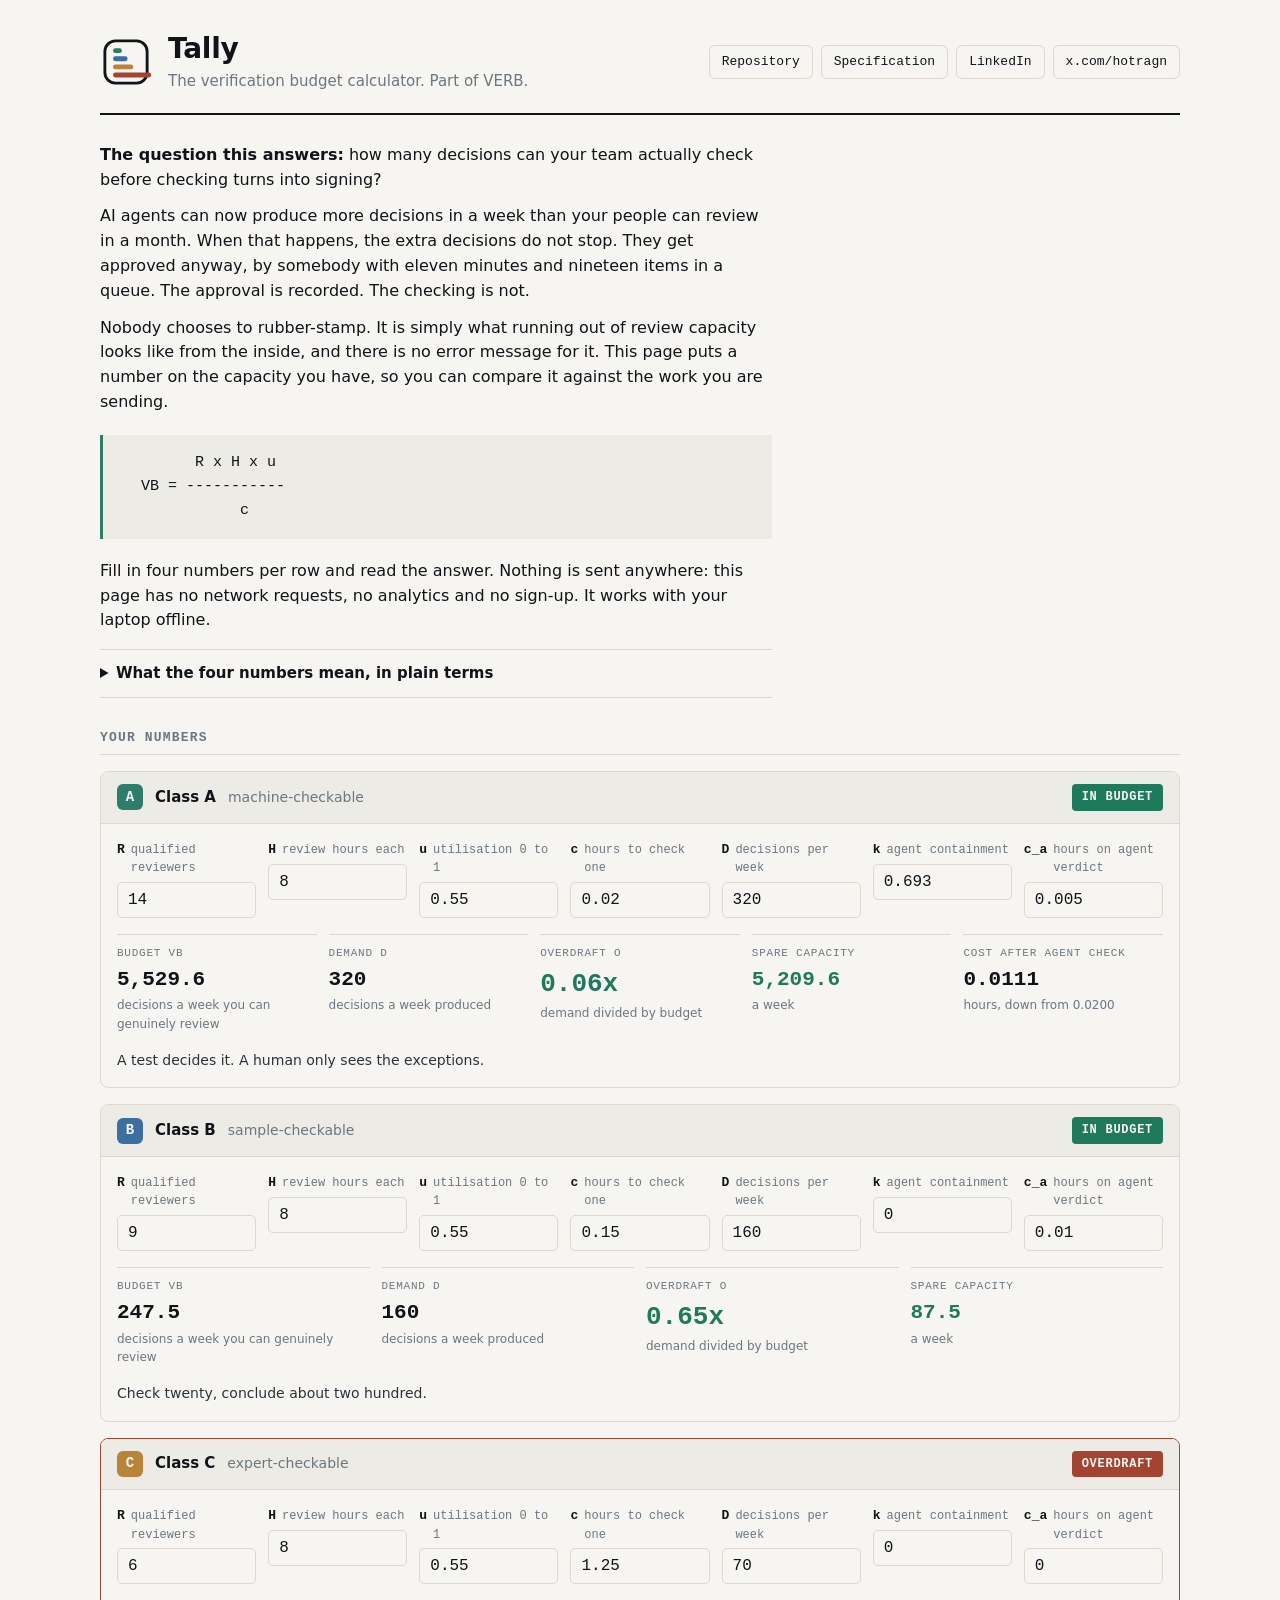
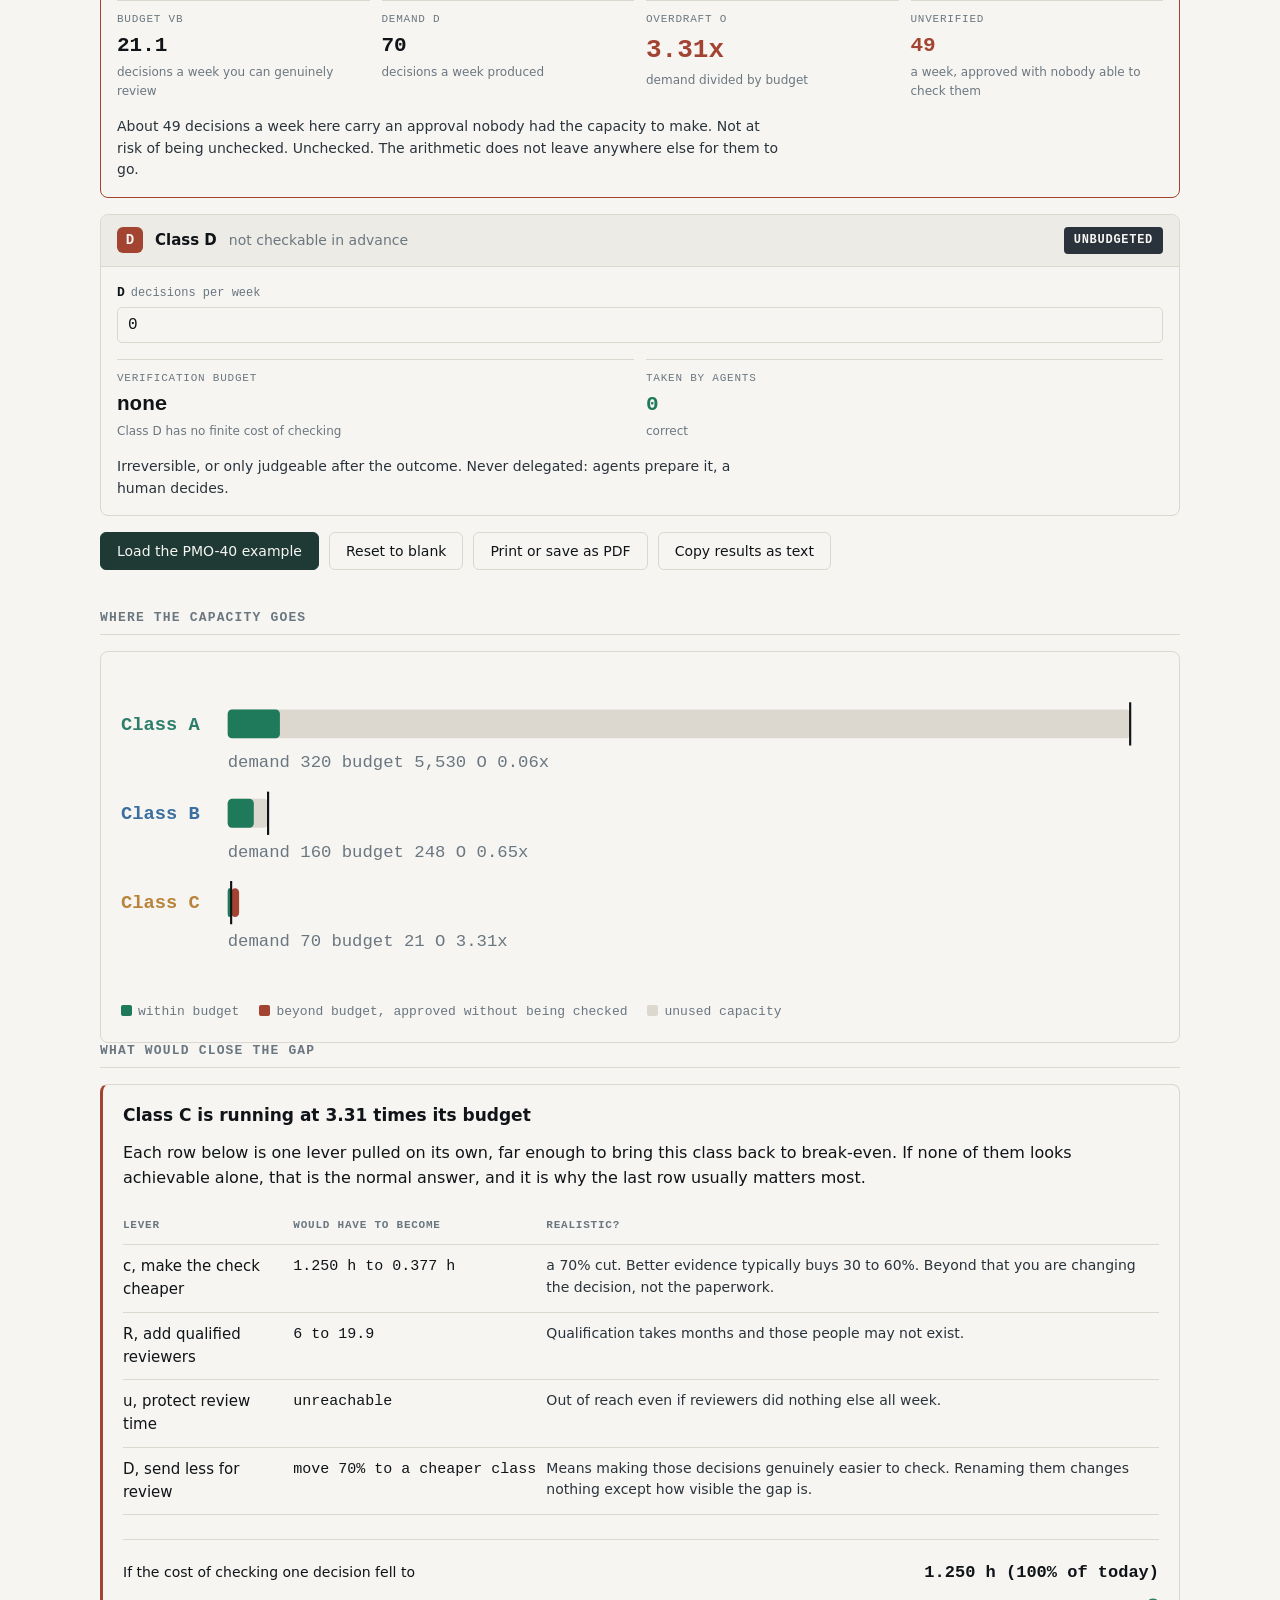
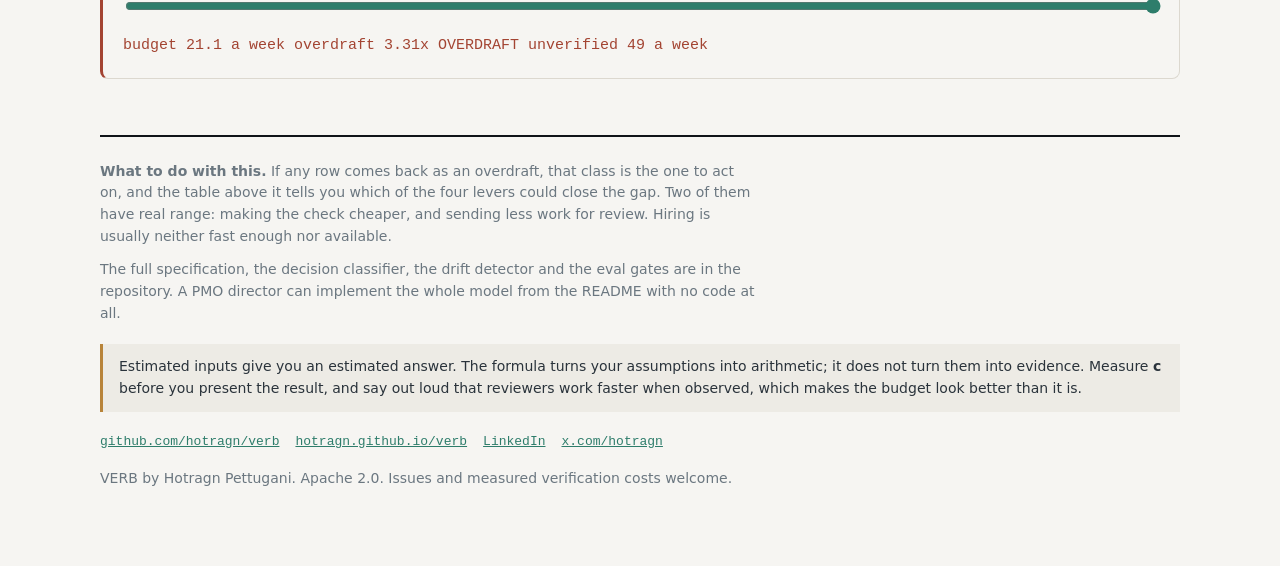
==== calculator/index.html @ fcaa88cd "VERB 0.1.0: the verification budget The specification, a reference implementation and a calculator f" ====
<!DOCTYPE html>
<html lang="en">
<head>
<meta charset="utf-8">
<meta name="viewport" content="width=device-width, initial-scale=1">
<title>Tally. The verification budget calculator. VERB</title>
<meta name="description" content="Work out how many AI agent decisions your organisation can genuinely review before review becomes rubber-stamping. VB = (R x H x u) / c. No sign-up, no tracking, works offline.">
<meta name="author" content="Hotragn Pettugani">
<link rel="icon" href="data:image/svg+xml,%3Csvg xmlns='http://www.w3.org/2000/svg' viewBox='0 0 64 64'%3E%3Crect width='64' height='64' rx='14' fill='%23101418'/%3E%3Crect x='14' y='17' width='12' height='6' rx='3' fill='%232E7D6B'/%3E%3Crect x='14' y='27' width='20' height='6' rx='3' fill='%233C6E9F'/%3E%3Crect x='14' y='37' width='27' height='6' rx='3' fill='%23B8843A'/%3E%3Crect x='14' y='47' width='46' height='6' rx='3' fill='%23A34432'/%3E%3C/svg%3E">
<style>
/* ---------------------------------------------------------------------------
   Meter, the VERB colour and type system. Values duplicated from
   brand/tokens.css on purpose: this file has to work opened straight from disk
   with no server, so it cannot link anything.
   --------------------------------------------------------------------------- */
:root{
  --ink:#101418; --slate:#2A333B; --steel:#4A555F; --mist:#6B7780;
  --line:#DCD8CF; --shell:#EDEBE5; --paper:#F6F5F2;
  --brand:#1F3A34; --bright:#2E7D6B;
  --a:#2E7D6B; --b:#3C6E9F; --c:#B8843A; --d:#A34432;
  --ok:#1F7A5C; --limit:#B8843A; --over:#A34432;
  --sans:system-ui,-apple-system,"Segoe UI",Roboto,Helvetica,Arial,sans-serif;
  --mono:ui-monospace,SFMono-Regular,Menlo,Consolas,"Liberation Mono",monospace;
  --u:4px;
}
@media (prefers-color-scheme:dark){
  :root{
    --ink:#F6F5F2; --slate:#D3D0C9; --steel:#9AA3AB; --mist:#7E888F;
    --line:#2B3238; --shell:#171C21; --paper:#101418;
    --brand:#7FD8C2; --bright:#5FBFA6;
    --a:#5FBFA6; --b:#7FB0DE; --c:#E0AE63; --d:#E4785C;
    --ok:#5FBFA6; --limit:#E0AE63; --over:#E4785C;
  }
}

*{box-sizing:border-box}
html{-webkit-text-size-adjust:100%}
body{
  margin:0; background:var(--paper); color:var(--ink);
  font-family:var(--sans); font-size:16px; line-height:1.55;
  padding:calc(var(--u)*8) calc(var(--u)*5) calc(var(--u)*16);
}
.wrap{max-width:1080px; margin:0 auto}
h1,h2,h3{line-height:1.2; margin:0}
a{color:var(--bright)}
a:focus-visible,button:focus-visible,input:focus-visible,select:focus-visible{
  outline:2px solid var(--bright); outline-offset:2px;
}

/* Header ------------------------------------------------------------------ */
header{display:flex; align-items:center; gap:calc(var(--u)*4); flex-wrap:wrap;
  padding-bottom:calc(var(--u)*5); border-bottom:2px solid var(--ink)}
header svg{flex:none}
.title h1{font-size:28px; letter-spacing:-.01em}
.title p{margin:calc(var(--u)*1) 0 0; color:var(--mist); font-size:15px}
.spacer{flex:1}
.links{display:flex; gap:calc(var(--u)*2); flex-wrap:wrap}
.links a{
  display:inline-block; padding:calc(var(--u)*1.5) calc(var(--u)*3);
  border:1px solid var(--line); border-radius:6px; text-decoration:none;
  color:var(--ink); font-size:13px; font-family:var(--mono);
}
.links a:hover{border-color:var(--ink); background:var(--shell)}

/* Plain-English opener ----------------------------------------------------- */
.lede{margin:calc(var(--u)*7) 0 calc(var(--u)*8); max-width:66ch}
.lede p{margin:0 0 calc(var(--u)*3)}
.lede strong{font-weight:650}
.formula{
  font-family:var(--mono); font-size:15px; background:var(--shell);
  border-left:3px solid var(--bright); padding:calc(var(--u)*4) calc(var(--u)*5);
  margin:calc(var(--u)*5) 0; white-space:pre; overflow-x:auto; line-height:1.6;
}
details.glossary{margin:calc(var(--u)*4) 0; border-top:1px solid var(--line);
  border-bottom:1px solid var(--line); padding:calc(var(--u)*3) 0}
details.glossary summary{cursor:pointer; font-weight:600; font-size:15px}
details.glossary dl{margin:calc(var(--u)*4) 0 0; display:grid;
  grid-template-columns:auto 1fr; gap:calc(var(--u)*2) calc(var(--u)*5); font-size:15px}
details.glossary dt{font-family:var(--mono); font-weight:600; color:var(--brand)}
details.glossary dd{margin:0; color:var(--slate)}

/* Section headings --------------------------------------------------------- */
h2{font-size:13px; text-transform:uppercase; letter-spacing:.09em;
  color:var(--mist); font-family:var(--mono); font-weight:600;
  margin:calc(var(--u)*10) 0 calc(var(--u)*4);
  padding-bottom:calc(var(--u)*2); border-bottom:1px solid var(--line)}
h2:first-of-type{margin-top:0}

/* Input grid --------------------------------------------------------------- */
.classes{display:grid; gap:calc(var(--u)*4)}
.cls{border:1px solid var(--line); border-radius:8px; overflow:hidden;
  background:var(--paper)}
.cls[data-status="overdraft"]{border-color:var(--over)}
.cls[data-status="at_limit"]{border-color:var(--limit)}
.cls-head{display:flex; align-items:center; gap:calc(var(--u)*3);
  padding:calc(var(--u)*3) calc(var(--u)*4); background:var(--shell);
  border-bottom:1px solid var(--line); flex-wrap:wrap}
.chip{width:26px; height:26px; border-radius:6px; display:grid; place-items:center;
  color:#F6F5F2; font-family:var(--mono); font-weight:700; font-size:14px; flex:none}
.chip.A{background:var(--a)} .chip.B{background:var(--b)}
.chip.C{background:var(--c)} .chip.D{background:var(--d)}
.cls-head .name{font-weight:650; font-size:15px}
.cls-head .what{color:var(--mist); font-size:14px}
.status{margin-left:auto; font-family:var(--mono); font-size:12px; font-weight:700;
  letter-spacing:.06em; padding:calc(var(--u)*1) calc(var(--u)*2.5); border-radius:4px;
  text-transform:uppercase; white-space:nowrap}
.status.in_budget{background:var(--ok); color:#F6F5F2}
.status.at_limit{background:var(--limit); color:#F6F5F2}
.status.overdraft{background:var(--over); color:#F6F5F2}
.status.unbudgeted,.status.policy_violation{background:var(--slate); color:var(--paper)}
.status.policy_violation{background:var(--over)}

.fields{display:grid; grid-template-columns:repeat(auto-fit,minmax(112px,1fr));
  gap:calc(var(--u)*3); padding:calc(var(--u)*4)}
.f{display:flex; flex-direction:column; gap:calc(var(--u)*1)}
.f label{font-size:12px; color:var(--mist); font-family:var(--mono);
  display:flex; align-items:baseline; gap:calc(var(--u)*1.5)}
.f label b{color:var(--ink); font-size:13px}
.f input{
  font-family:var(--mono); font-size:16px; padding:calc(var(--u)*2) calc(var(--u)*2.5);
  border:1px solid var(--line); border-radius:5px; background:var(--paper);
  color:var(--ink); width:100%; min-width:0;
}
.f input:hover{border-color:var(--steel)}
.f input:disabled{background:var(--shell); color:var(--mist); cursor:not-allowed}

.results{display:grid; grid-template-columns:repeat(auto-fit,minmax(128px,1fr));
  gap:calc(var(--u)*3); padding:0 calc(var(--u)*4) calc(var(--u)*4)}
.r{border-top:1px solid var(--line); padding-top:calc(var(--u)*2.5)}
.r .k{font-size:11px; text-transform:uppercase; letter-spacing:.07em;
  color:var(--mist); font-family:var(--mono)}
.r .v{font-family:var(--mono); font-size:21px; font-weight:600; margin-top:2px}
.r .v.big{font-size:26px}
.r .n{font-size:12px; color:var(--mist)}
.v.over{color:var(--over)} .v.ok{color:var(--ok)} .v.limit{color:var(--limit)}
.note{padding:0 calc(var(--u)*4) calc(var(--u)*4); font-size:14px; color:var(--slate);
  max-width:78ch}

/* Chart -------------------------------------------------------------------- */
.chart{border:1px solid var(--line); border-radius:8px; padding:calc(var(--u)*5)}
.chart svg{width:100%; height:auto; display:block}
.legend{display:flex; gap:calc(var(--u)*5); flex-wrap:wrap; margin-top:calc(var(--u)*4);
  font-size:13px; color:var(--mist); font-family:var(--mono)}
.legend i{display:inline-block; width:11px; height:11px; border-radius:2px;
  margin-right:6px; vertical-align:-1px}

/* Fix panel ---------------------------------------------------------------- */
.fix{border:1px solid var(--line); border-left:3px solid var(--over); border-radius:8px;
  padding:calc(var(--u)*5)}
.fix h3{font-size:17px; margin-bottom:calc(var(--u)*3)}
.fix table{border-collapse:collapse; width:100%; font-size:15px; margin-top:calc(var(--u)*3)}
.fix th,.fix td{text-align:left; padding:calc(var(--u)*2.5) calc(var(--u)*2.5) calc(var(--u)*2.5) 0;
  border-bottom:1px solid var(--line); vertical-align:top}
.fix th{font-size:11px; text-transform:uppercase; letter-spacing:.07em; color:var(--mist);
  font-family:var(--mono); font-weight:600}
.fix td.num{font-family:var(--mono); white-space:nowrap}
.fix .verdict{color:var(--slate); font-size:14px}
.slider{margin-top:calc(var(--u)*6); border-top:1px solid var(--line); padding-top:calc(var(--u)*5)}
.slider label{display:flex; justify-content:space-between; align-items:baseline;
  font-size:14px; gap:calc(var(--u)*3); flex-wrap:wrap}
.slider output{font-family:var(--mono); font-weight:600; font-size:17px}
.slider input[type=range]{width:100%; margin-top:calc(var(--u)*3); accent-color:var(--bright)}
.slider .out{margin-top:calc(var(--u)*3); font-family:var(--mono); font-size:15px}

/* Toolbar ------------------------------------------------------------------ */
.tools{display:flex; gap:calc(var(--u)*2.5); flex-wrap:wrap; margin:calc(var(--u)*4) 0 0}
button{
  font-family:var(--sans); font-size:14px; padding:calc(var(--u)*2.5) calc(var(--u)*4);
  border:1px solid var(--line); border-radius:6px; background:var(--paper);
  color:var(--ink); cursor:pointer;
}
button:hover{border-color:var(--ink); background:var(--shell)}
button.primary{background:var(--brand); border-color:var(--brand); color:var(--paper)}
button.primary:hover{background:var(--bright); border-color:var(--bright)}

/* Footer ------------------------------------------------------------------- */
footer{margin-top:calc(var(--u)*14); padding-top:calc(var(--u)*6);
  border-top:2px solid var(--ink); font-size:14px; color:var(--mist)}
footer p{margin:0 0 calc(var(--u)*3); max-width:74ch}
footer .foot-links{display:flex; gap:calc(var(--u)*4); flex-wrap:wrap;
  font-family:var(--mono); font-size:13px; margin-top:calc(var(--u)*4)}
.warn{background:var(--shell); border-left:3px solid var(--limit);
  padding:calc(var(--u)*3) calc(var(--u)*4); font-size:14px; margin:calc(var(--u)*5) 0;
  color:var(--slate)}
@media print{
  body{padding:0} .tools,.links{display:none} .cls{break-inside:avoid}
}
</style>
</head>
<body>
<div class="wrap">

<header>
  <svg width="52" height="52" viewBox="0 0 64 64" aria-hidden="true">
    <rect x="6" y="6" width="52" height="52" rx="13" fill="none" stroke="currentColor" stroke-width="3.5"/>
    <rect x="16" y="15" width="11" height="6" rx="3" fill="#2E7D6B"/>
    <rect x="16" y="25" width="18" height="6" rx="3" fill="#3C6E9F"/>
    <rect x="16" y="35" width="25" height="6" rx="3" fill="#B8843A"/>
    <rect x="16" y="45" width="47" height="6" rx="3" fill="#A34432"/>
  </svg>
  <div class="title">
    <h1>Tally</h1>
    <p>The verification budget calculator. Part of VERB.</p>
  </div>
  <div class="spacer"></div>
  <nav class="links">
    <a href="https://github.com/hotragn/verb">Repository</a>
    <a href="https://github.com/hotragn/verb#readme">Specification</a>
    <a href="https://www.linkedin.com/in/hotragn">LinkedIn</a>
    <a href="https://x.com/hotragn">x.com/hotragn</a>
  </nav>
</header>

<section class="lede">
  <p><strong>The question this answers:</strong> how many decisions can your team actually check
  before checking turns into signing?</p>

  <p>AI agents can now produce more decisions in a week than your people can review in a month.
  When that happens, the extra decisions do not stop. They get approved anyway, by somebody with
  eleven minutes and nineteen items in a queue. The approval is recorded. The checking is not.</p>

  <p>Nobody chooses to rubber-stamp. It is simply what running out of review capacity looks like
  from the inside, and there is no error message for it. This page puts a number on the capacity
  you have, so you can compare it against the work you are sending.</p>

  <div class="formula">        R x H x u
  VB = -----------
             c</div>

  <p>Fill in four numbers per row and read the answer. Nothing is sent anywhere: this page has no
  network requests, no analytics and no sign-up. It works with your laptop offline.</p>

  <details class="glossary">
    <summary>What the four numbers mean, in plain terms</summary>
    <dl>
      <dt>R</dt><dd>How many people are genuinely qualified to judge this kind of decision. Not
        everyone with the approve button. The people whose sign-off you would defend if something
        went wrong.</dd>
      <dt>H</dt><dd>Hours per week each of those people has nominally set aside for reviewing.</dd>
      <dt>u</dt><dd>The share of those hours that survives meetings, holidays and everything else.
        Between 0 and 1. If you have not measured it, 0.5 is a fair starting guess. Above 0.7 is
        almost always wishful.</dd>
      <dt>c</dt><dd>Hours it takes one qualified person to genuinely check one decision. This is
        the number that matters most, and the one nobody has. Measure it: time thirty reviews,
        then ask each reviewer afterwards whether they really checked, and throw away the ones
        who say no.</dd>
      <dt>D</dt><dd>How many decisions of this kind get produced per week, by agents and people
        together.</dd>
      <dt>k</dt><dd>Optional. If a second agent checks the first agent's work and closes some of
        it without a human, this is the share it closes. Only count it if you have measured how
        often that checker misses a bad decision. If you have not, leave it at zero.</dd>
    </dl>
  </details>
</section>

<h2>Your numbers</h2>
<div class="classes" id="classes"></div>

<div class="tools">
  <button class="primary" id="load-example">Load the PMO-40 example</button>
  <button id="reset">Reset to blank</button>
  <button id="print">Print or save as PDF</button>
  <button id="copy">Copy results as text</button>
</div>

<h2>Where the capacity goes</h2>
<div class="chart">
  <svg id="chart" viewBox="0 0 720 230" role="img" aria-labelledby="chart-title">
    <title id="chart-title">Demand against verification budget, per decision class</title>
  </svg>
  <div class="legend">
    <span><i style="background:var(--ok)"></i>within budget</span>
    <span><i style="background:var(--over)"></i>beyond budget, approved without being checked</span>
    <span><i style="background:var(--line)"></i>unused capacity</span>
  </div>
</div>

<div id="fix-wrap"></div>

<footer>
  <p><strong>What to do with this.</strong> If any row comes back as an overdraft, that class is
  the one to act on, and the table above it tells you which of the four levers could close the gap.
  Two of them have real range: making the check cheaper, and sending less work for review. Hiring
  is usually neither fast enough nor available.</p>

  <p>The full specification, the decision classifier, the drift detector and the eval gates are in
  the repository. A PMO director can implement the whole model from the README with no code at all.</p>

  <div class="warn">
    Estimated inputs give you an estimated answer. The formula turns your assumptions into
    arithmetic; it does not turn them into evidence. Measure <b>c</b> before you present the result,
    and say out loud that reviewers work faster when observed, which makes the budget look better
    than it is.
  </div>

  <div class="foot-links">
    <a href="https://github.com/hotragn/verb">github.com/hotragn/verb</a>
    <a href="https://hotragn.github.io/verb">hotragn.github.io/verb</a>
    <a href="https://www.linkedin.com/in/hotragn">LinkedIn</a>
    <a href="https://x.com/hotragn">x.com/hotragn</a>
  </div>
  <p style="margin-top:16px">VERB by Hotragn Pettugani. Apache 2.0. Issues and measured
  verification costs welcome.</p>
</footer>

</div>

<script>
"use strict";

/* --------------------------------------------------------------------------
   Model. The same arithmetic as vb/budget.py, kept deliberately small so that
   anyone can read it and confirm the page is not doing anything clever.
   -------------------------------------------------------------------------- */

var AT_LIMIT = 0.95;

var CLASSES = [
  { id:"A", name:"Class A", what:"machine-checkable", hint:"A test decides it. A human only sees the exceptions." },
  { id:"B", name:"Class B", what:"sample-checkable", hint:"Check twenty, conclude about two hundred." },
  { id:"C", name:"Class C", what:"expert-checkable", hint:"A qualified person has to reconstruct the reasoning. This is where budgets break." },
  { id:"D", name:"Class D", what:"not checkable in advance", hint:"Irreversible, or only judgeable after the outcome. Never delegated: agents prepare it, a human decides." }
];

var BLANK = {
  A:{R:0,H:8,u:0.55,c:0.02,D:0,k:0,ca:0},
  B:{R:0,H:8,u:0.55,c:0.15,D:0,k:0,ca:0},
  C:{R:0,H:8,u:0.55,c:1.25,D:0,k:0,ca:0},
  D:{R:0,H:8,u:0.55,c:null,D:0,k:0,ca:0}
};

var PMO40 = {
  A:{R:14,H:8,u:0.55,c:0.02,D:320,k:0.693,ca:0.005},
  B:{R:9, H:8,u:0.55,c:0.15,D:160,k:0,     ca:0.010},
  C:{R:6, H:8,u:0.55,c:1.25,D:70, k:0,     ca:0},
  D:{R:6, H:8,u:0.55,c:null,D:0,  k:0,     ca:0}
};

var state = load();

function effectiveCost(c, k, ca){ return ca + (1 - k) * c; }

function evaluate(id, v){
  var out = { id:id, budget:0, demand:v.D, cost:v.c, effective:null, k:v.k,
              ratio:null, unverified:0, status:"in_budget" };

  if (id === "D"){
    out.status = v.D > 0 ? "policy_violation" : "unbudgeted";
    out.unverified = v.D;
    return out;
  }
  if (!(v.c > 0)) { out.status = "in_budget"; return out; }

  var ce = effectiveCost(v.c, v.k, v.ca);
  out.effective = ce;
  out.budget = (v.R * v.H * v.u) / ce;

  if (out.budget === 0) {
    out.ratio = v.D > 0 ? Infinity : null;
  } else {
    out.ratio = v.D / out.budget;
  }
  out.unverified = Math.max(0, v.D - out.budget);
  out.status = out.ratio === null ? "in_budget"
             : out.ratio > 1 ? "overdraft"
             : out.ratio >= AT_LIMIT ? "at_limit" : "in_budget";
  return out;
}

/* What would have to change, each lever on its own. */
function costForTarget(v, target){
  if (!(v.D > 0)) return null;
  var cap = v.R * v.H * v.u;
  if (cap <= 0 || v.k >= 1) return null;
  var nominal = ((cap * target) / v.D - v.ca) / (1 - v.k);
  return nominal > 0 ? nominal : null;
}
function reviewersForTarget(v, target){
  if (!(v.D > 0)) return 0;
  if (v.H <= 0 || v.u <= 0) return null;
  return (v.D * effectiveCost(v.c, v.k, v.ca)) / (v.H * v.u * target);
}
function utilisationForTarget(v, target){
  if (!(v.D > 0)) return 0;
  if (v.R <= 0 || v.H <= 0) return null;
  var need = (v.D * effectiveCost(v.c, v.k, v.ca)) / (v.R * v.H * target);
  return need > 1 ? null : need;
}
function reclassificationShare(demand, budget, target){
  if (!(demand > 0)) return 0;
  var keep = budget * target;
  return keep >= demand ? 0 : Math.min(1, 1 - keep / demand);
}

/* --------------------------------------------------------------------------
   Persistence. localStorage only, so a half-filled model survives a reload.
   -------------------------------------------------------------------------- */
function load(){
  try {
    var raw = localStorage.getItem("verb.tally.v1");
    if (raw) {
      var parsed = JSON.parse(raw);
      var merged = JSON.parse(JSON.stringify(BLANK));
      for (var id in merged) if (parsed[id]) for (var f in merged[id]) {
        if (parsed[id][f] !== undefined) merged[id][f] = parsed[id][f];
      }
      return merged;
    }
  } catch (e) { /* a corrupt entry is not worth an error message */ }
  return JSON.parse(JSON.stringify(PMO40));
}
function save(){
  try { localStorage.setItem("verb.tally.v1", JSON.stringify(state)); } catch (e) {}
}

/* --------------------------------------------------------------------------
   Formatting
   -------------------------------------------------------------------------- */
function num(x, dp){
  if (x === null || x === undefined || !isFinite(x)) return "n/a";
  return x.toLocaleString(undefined, { minimumFractionDigits:dp, maximumFractionDigits:dp });
}
function statusWord(s){ return s.replace(/_/g, " "); }
function el(tag, cls, text){
  var n = document.createElement(tag);
  if (cls) n.className = cls;
  if (text !== undefined) n.textContent = text;
  return n;
}

var FIELDS = [
  { key:"R",  label:"qualified reviewers",   sym:"R", step:"1",     min:"0" },
  { key:"H",  label:"review hours each",     sym:"H", step:"0.5",   min:"0" },
  { key:"u",  label:"utilisation 0 to 1",    sym:"u", step:"0.05",  min:"0", max:"1" },
  { key:"c",  label:"hours to check one",    sym:"c", step:"0.01",  min:"0" },
  { key:"D",  label:"decisions per week",    sym:"D", step:"1",     min:"0" },
  { key:"k",  label:"agent containment",     sym:"k", step:"0.01",  min:"0", max:"1" },
  { key:"ca", label:"hours on agent verdict",sym:"c_a", step:"0.001", min:"0" }
];

/* --------------------------------------------------------------------------
   Render
   -------------------------------------------------------------------------- */
function render(){
  var host = document.getElementById("classes");
  host.textContent = "";

  CLASSES.forEach(function(meta){
    var v = state[meta.id];
    var r = evaluate(meta.id, v);

    var card = el("div", "cls");
    card.setAttribute("data-status", r.status);

    var head = el("div", "cls-head");
    head.appendChild(el("span", "chip " + meta.id, meta.id));
    head.appendChild(el("span", "name", meta.name));
    head.appendChild(el("span", "what", meta.what));
    var st = el("span", "status " + r.status, statusWord(r.status));
    head.appendChild(st);
    card.appendChild(head);

    var fields = el("div", "fields");
    FIELDS.forEach(function(f){
      if (meta.id === "D" && f.key !== "D") return;
      var box = el("div", "f");
      var lab = el("label");
      lab.appendChild(el("b", null, f.sym));
      lab.appendChild(document.createTextNode(f.label));
      lab.htmlFor = "f-" + meta.id + "-" + f.key;
      var inp = document.createElement("input");
      inp.type = "number"; inp.id = lab.htmlFor;
      inp.step = f.step; if (f.min) inp.min = f.min; if (f.max) inp.max = f.max;
      inp.value = v[f.key] === null ? "" : v[f.key];
      inp.addEventListener("input", function(){
        var parsed = parseFloat(inp.value);
        state[meta.id][f.key] = isNaN(parsed) ? 0 : parsed;
        save(); render();
      });
      box.appendChild(lab); box.appendChild(inp);
      fields.appendChild(box);
    });
    card.appendChild(fields);

    var res = el("div", "results");
    function stat(k, value, note, cls){
      var b = el("div", "r");
      b.appendChild(el("div", "k", k));
      var val = el("div", "v" + (cls ? " " + cls : ""), value);
      b.appendChild(val);
      if (note) b.appendChild(el("div", "n", note));
      res.appendChild(b);
      return val;
    }

    if (meta.id === "D"){
      stat("verification budget", "none", "Class D has no finite cost of checking");
      stat("taken by agents", num(v.D, 0), v.D > 0 ? "must be zero" : "correct",
           v.D > 0 ? "over" : "ok");
    } else {
      stat("budget VB", num(r.budget, 1), "decisions a week you can genuinely review");
      stat("demand D", num(r.demand, 0), "decisions a week produced");
      var ratioTxt = r.ratio === null ? "n/a" : (r.ratio === Infinity ? "no capacity" : num(r.ratio, 2) + "x");
      stat("overdraft O", ratioTxt, "demand divided by budget",
           r.status === "overdraft" ? "over" : r.status === "at_limit" ? "limit" : "ok")
        .classList.add("big");
      if (r.unverified > 0){
        stat("unverified", num(r.unverified, 0),
             "a week, approved with nobody able to check them", "over");
      } else {
        stat("spare capacity", num(Math.max(0, r.budget - r.demand), 1),
             "a week", "ok");
      }
      if (v.k > 0 && r.effective !== null){
        stat("cost after agent check", num(r.effective, 4),
             "hours, down from " + num(v.c, 4));
      }
    }
    card.appendChild(res);

    var note = el("div", "note");
    if (meta.id === "D" && v.D > 0){
      note.textContent = "Agents have taken " + num(v.D, 0) + " Class D decisions. "
        + "That is not an overdraft, it is a contract breach: a Class D decision has no finite "
        + "cost of checking, so there is no amount of it you can afford. Withdraw the agent's "
        + "authority and find out how it got into scope.";
    } else if (meta.id === "D"){
      note.textContent = meta.hint;
    } else if (r.status === "overdraft"){
      note.textContent = "About " + num(r.unverified, 0) + " decisions a week here carry an "
        + "approval nobody had the capacity to make. Not at risk of being unchecked. Unchecked. "
        + "The arithmetic does not leave anywhere else for them to go.";
    } else if (r.status === "at_limit"){
      note.textContent = "No slack. Work does not arrive evenly, so a busy week will push this "
        + "over and you will not see it happen.";
    } else {
      note.textContent = meta.hint;
    }
    card.appendChild(note);

    host.appendChild(card);
  });

  drawChart();
  drawFix();
}

/* Bar chart, hand-drawn SVG. No library, no build step. */
function drawChart(){
  var svg = document.getElementById("chart");
  while (svg.childNodes.length > 1) svg.removeChild(svg.lastChild);

  var rows = CLASSES.filter(function(m){ return m.id !== "D"; }).map(function(m){
    return { meta:m, r:evaluate(m.id, state[m.id]) };
  });
  var max = 1;
  rows.forEach(function(row){ max = Math.max(max, row.r.budget, row.r.demand); });

  var left = 74, right = 700, top = 26, rowH = 62, barH = 20;

  function add(tag, attrs, text){
    var n = document.createElementNS("http://www.w3.org/2000/svg", tag);
    for (var a in attrs) n.setAttribute(a, attrs[a]);
    if (text !== undefined) n.textContent = text;
    svg.appendChild(n);
    return n;
  }
  var mono = "ui-monospace,SFMono-Regular,Menlo,Consolas,monospace";

  rows.forEach(function(row, i){
    var y = top + i * rowH;
    var scale = function(x){ return (x / max) * (right - left); };

    add("text", { x:0, y:y + 14, "font-family":mono, "font-size":"13",
                  "font-weight":"700", fill:"var(--" + row.meta.id.toLowerCase() + ")" },
        "Class " + row.meta.id);

    // Capacity line: the budget.
    add("rect", { x:left, y:y, width:Math.max(1, scale(row.r.budget)), height:barH,
                  fill:"var(--line)", rx:"3" });
    // Demand, split at the budget line.
    var within = Math.min(row.r.demand, row.r.budget);
    var beyond = Math.max(0, row.r.demand - row.r.budget);
    add("rect", { x:left, y:y, width:Math.max(0, scale(within)), height:barH,
                  fill:"var(--ok)", rx:"3" });
    if (beyond > 0){
      add("rect", { x:left + scale(within), y:y, width:Math.max(2, scale(beyond)),
                    height:barH, fill:"var(--over)", rx:"3" });
    }
    // The budget marker.
    add("line", { x1:left + scale(row.r.budget), y1:y - 5,
                  x2:left + scale(row.r.budget), y2:y + barH + 5,
                  stroke:"var(--ink)", "stroke-width":"1.5" });

    var label = "demand " + num(row.r.demand, 0) + "   budget " + num(row.r.budget, 0);
    if (row.r.ratio !== null && isFinite(row.r.ratio)) label += "   O " + num(row.r.ratio, 2) + "x";
    add("text", { x:left, y:y + barH + 20, "font-family":mono, "font-size":"12",
                  fill:"var(--mist)" }, label);
  });

  svg.setAttribute("viewBox", "0 0 720 " + (top + rows.length * rowH + 6));
}

/* The "what would fix it" panel, for the worst class. */
function drawFix(){
  var host = document.getElementById("fix-wrap");
  host.textContent = "";

  var worst = null;
  CLASSES.forEach(function(m){
    if (m.id === "D") return;
    var r = evaluate(m.id, state[m.id]);
    if (r.ratio !== null && isFinite(r.ratio) && (!worst || r.ratio > worst.r.ratio)) {
      worst = { meta:m, r:r, v:state[m.id] };
    }
  });
  if (!worst || worst.r.status !== "overdraft") return;

  var v = worst.v, r = worst.r;

  host.appendChild(el("h2", null, "What would close the gap"));
  var box = el("div", "fix");
  box.appendChild(el("h3", null,
    "Class " + worst.meta.id + " is running at " + num(r.ratio, 2) + " times its budget"));
  box.appendChild(el("p", null,
    "Each row below is one lever pulled on its own, far enough to bring this class back to "
    + "break-even. If none of them looks achievable alone, that is the normal answer, and it is "
    + "why the last row usually matters most."));

  var table = document.createElement("table");
  var head = document.createElement("tr");
  ["lever", "would have to become", "realistic?"].forEach(function(h){
    var th = document.createElement("th"); th.textContent = h; head.appendChild(th);
  });
  table.appendChild(head);

  function row(lever, change, verdict){
    var tr = document.createElement("tr");
    var a = document.createElement("td"); a.textContent = lever;
    var b = document.createElement("td"); b.className = "num"; b.textContent = change;
    var c = document.createElement("td"); c.className = "verdict"; c.textContent = verdict;
    tr.appendChild(a); tr.appendChild(b); tr.appendChild(c);
    table.appendChild(tr);
  }

  var tc = costForTarget(v, 1.0);
  if (tc !== null){
    var cut = (1 - tc / v.c) * 100;
    row("c, make the check cheaper",
        num(v.c, 3) + " h  to  " + num(tc, 3) + " h",
        "a " + num(cut, 0) + "% cut. Better evidence typically buys 30 to 60%. "
        + "Beyond that you are changing the decision, not the paperwork.");
  }
  var tr_ = reviewersForTarget(v, 1.0);
  if (tr_ !== null){
    row("R, add qualified reviewers",
        num(v.R, 0) + "  to  " + num(tr_, 1),
        tr_ > v.R * 1.5
          ? "Qualification takes months and those people may not exist."
          : "Possibly available. Qualification, not headcount, is the constraint.");
  }
  var tu = utilisationForTarget(v, 1.0);
  row("u, protect review time",
      tu === null ? "unreachable" : num(v.u, 2) + "  to  " + num(tu, 2),
      tu === null
        ? "Out of reach even if reviewers did nothing else all week."
        : "The cheapest real gain most teams have. Above 0.7 is fiction.");

  var share = reclassificationShare(v.D, r.budget, 1.0);
  row("D, send less for review",
      "move " + num(share * 100, 0) + "% to a cheaper class",
      "Means making those decisions genuinely easier to check. Renaming them changes nothing "
      + "except how visible the gap is.");

  box.appendChild(table);

  /* c-reduction slider */
  var slider = el("div", "slider");
  var lab = document.createElement("label");
  lab.appendChild(el("span", null, "If the cost of checking one decision fell to"));
  var out = document.createElement("output"); out.id = "c-out";
  lab.appendChild(out);
  slider.appendChild(lab);

  var range = document.createElement("input");
  range.type = "range"; range.min = "5"; range.max = "100"; range.step = "1"; range.value = "100";
  range.setAttribute("aria-label", "percentage of current cost of checking");
  slider.appendChild(range);

  var result = el("div", "out"); result.id = "c-result";
  slider.appendChild(result);

  function update(){
    var pct = parseFloat(range.value) / 100;
    var newC = v.c * pct;
    var trial = { R:v.R, H:v.H, u:v.u, c:newC, D:v.D, k:v.k, ca:v.ca };
    var res = evaluate(worst.meta.id, trial);
    out.textContent = num(newC, 3) + " h  (" + num(pct * 100, 0) + "% of today)";
    result.textContent =
      "budget " + num(res.budget, 1) + " a week   "
      + "overdraft " + (res.ratio === null ? "n/a" : num(res.ratio, 2) + "x") + "   "
      + statusWord(res.status).toUpperCase()
      + (res.unverified > 0 ? "   unverified " + num(res.unverified, 0) + " a week" : "");
    result.style.color = res.status === "overdraft" ? "var(--over)"
                       : res.status === "at_limit" ? "var(--limit)" : "var(--ok)";
  }
  range.addEventListener("input", update);
  update();

  box.appendChild(slider);
  host.appendChild(box);
}

/* --------------------------------------------------------------------------
   Toolbar
   -------------------------------------------------------------------------- */
document.getElementById("load-example").addEventListener("click", function(){
  state = JSON.parse(JSON.stringify(PMO40)); save(); render();
});
document.getElementById("reset").addEventListener("click", function(){
  state = JSON.parse(JSON.stringify(BLANK)); save(); render();
});
document.getElementById("print").addEventListener("click", function(){ window.print(); });
document.getElementById("copy").addEventListener("click", function(){
  var lines = ["VERB verification budget", ""];
  CLASSES.forEach(function(m){
    var v = state[m.id], r = evaluate(m.id, v);
    if (m.id === "D"){
      lines.push("Class D  not budgeted. Agent-taken decisions: " + num(v.D, 0)
                 + (v.D > 0 ? "  POLICY VIOLATION" : ""));
      return;
    }
    lines.push(
      "Class " + m.id
      + "  R=" + num(v.R, 0) + " H=" + num(v.H, 1) + " u=" + num(v.u, 2) + " c=" + num(v.c, 3)
      + (v.k > 0 ? " k=" + num(v.k, 3) : "")
      + "  VB=" + num(r.budget, 1)
      + "  D=" + num(v.D, 0)
      + "  O=" + (r.ratio === null ? "n/a" : num(r.ratio, 2) + "x")
      + "  " + statusWord(r.status).toUpperCase()
      + (r.unverified > 0 ? "  unverified " + num(r.unverified, 0) + "/week" : "")
    );
  });
  lines.push("", "Inputs are yours. If c was estimated rather than measured, this is an");
  lines.push("estimate wearing the shape of arithmetic. github.com/hotragn/verb");
  var text = lines.join("\n");
  var done = function(){
    var b = document.getElementById("copy");
    var old = b.textContent; b.textContent = "Copied";
    setTimeout(function(){ b.textContent = old; }, 1400);
  };
  if (navigator.clipboard && navigator.clipboard.writeText){
    navigator.clipboard.writeText(text).then(done, function(){ window.prompt("Copy:", text); });
  } else {
    window.prompt("Copy:", text);
  }
});

render();
</script>
</body>
</html>
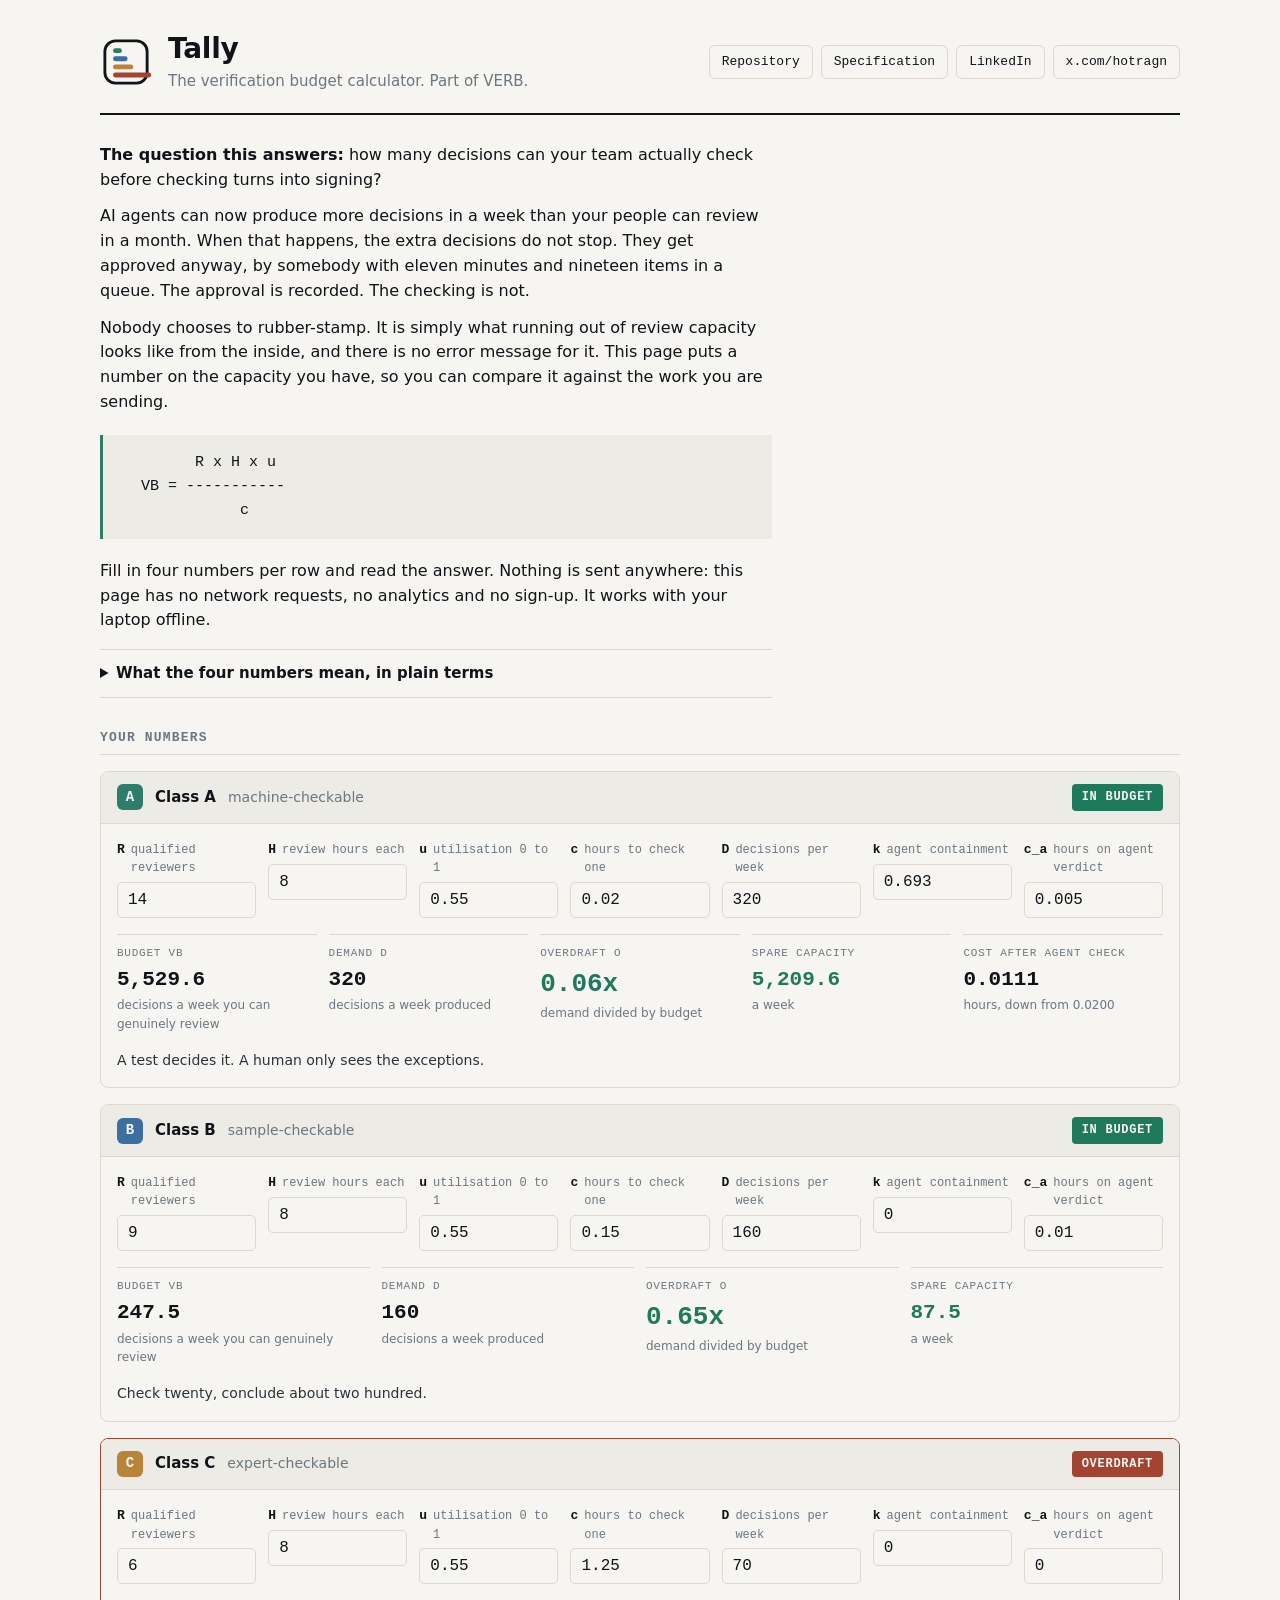
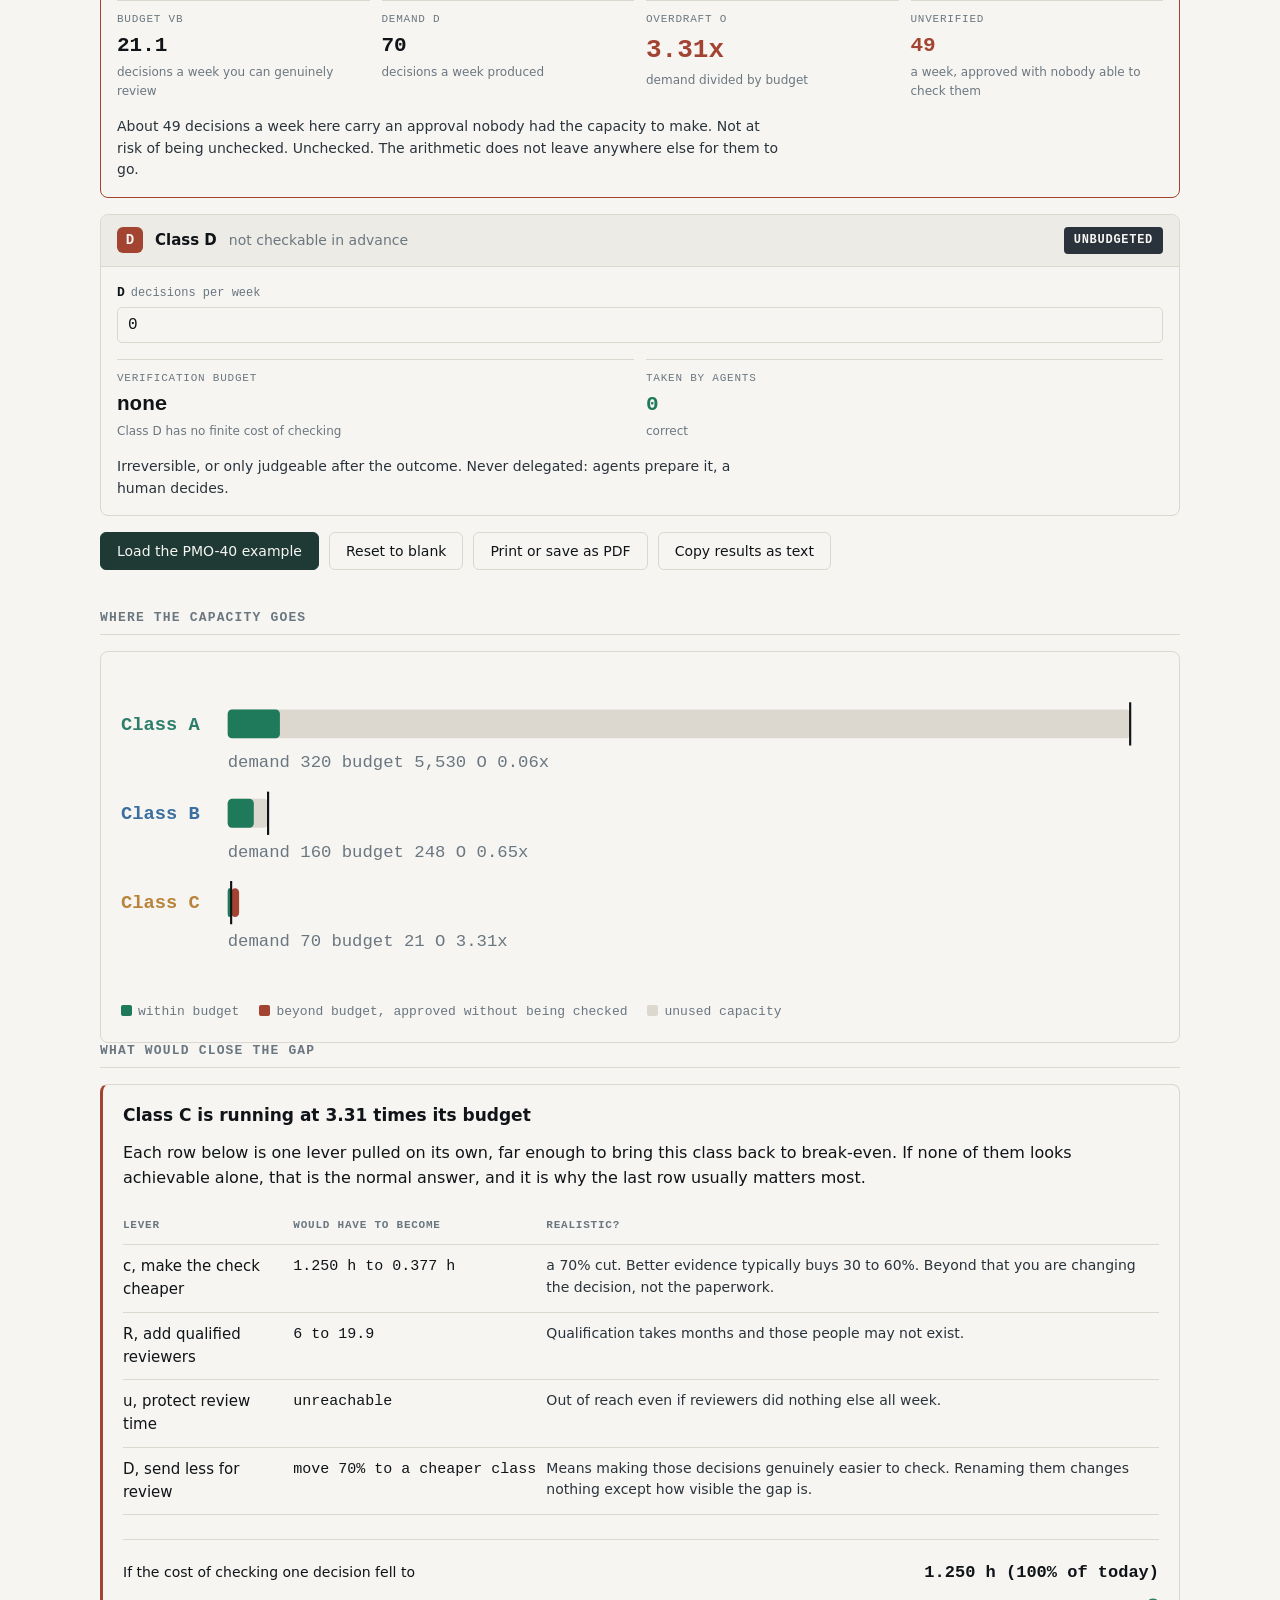
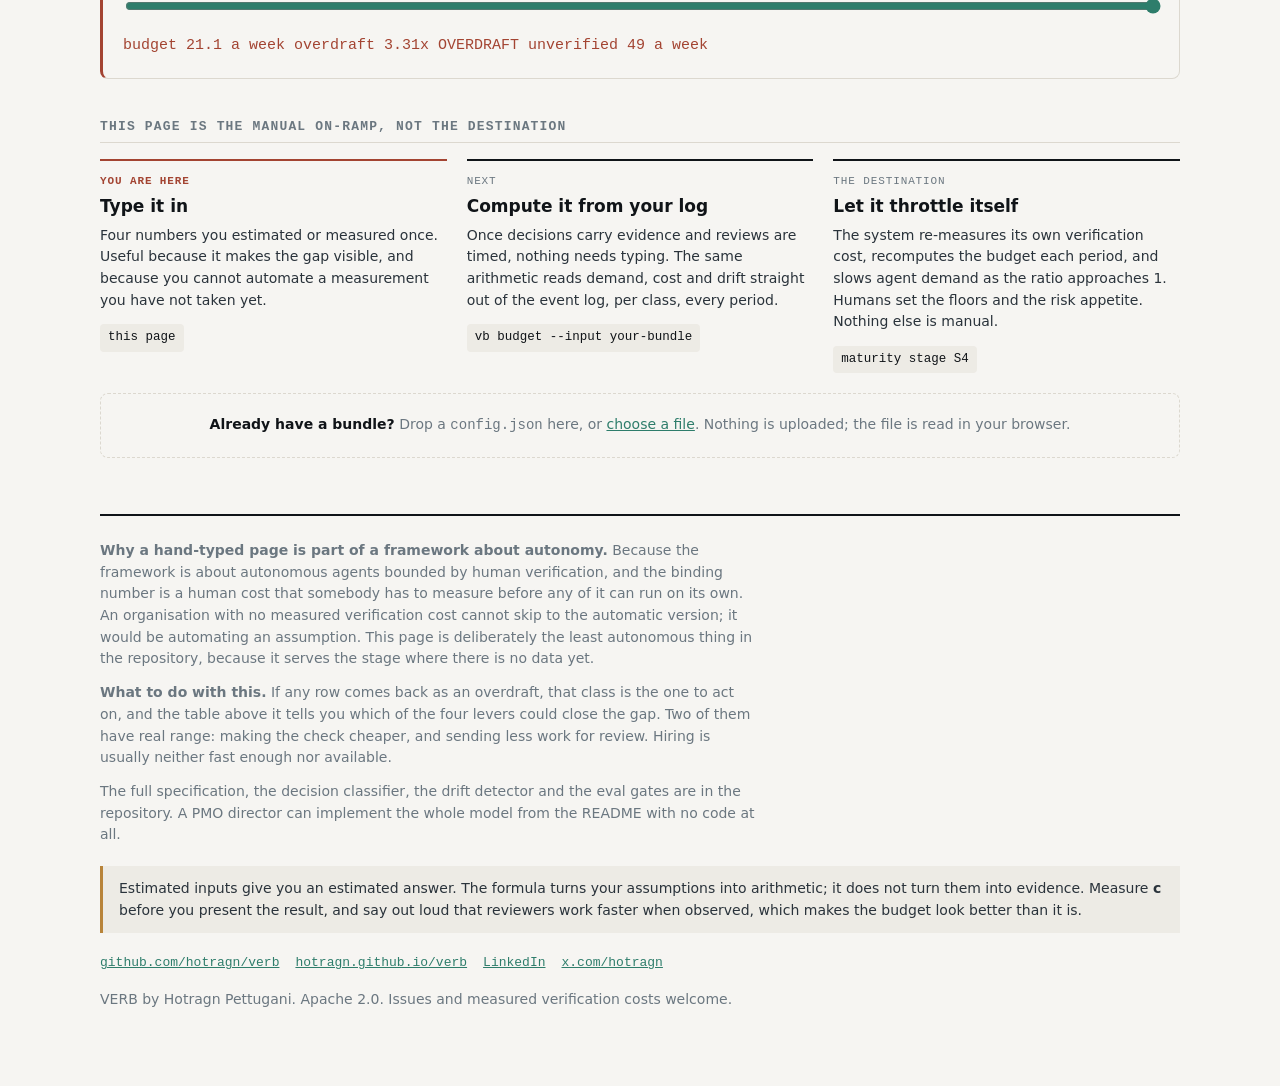
==== commit df8e76e2: "Port Part 2, the operating model, into the deck Nine slides brought across from the original 23-slid" ====
--- a/calculator/index.html
+++ b/calculator/index.html
@@ -162,6 +162,24 @@
 .slider input[type=range]{width:100%; margin-top:calc(var(--u)*3); accent-color:var(--bright)}
 .slider .out{margin-top:calc(var(--u)*3); font-family:var(--mono); font-size:15px}
 
+/* Autonomy ladder ---------------------------------------------------------- */
+.ladder{display:grid; grid-template-columns:repeat(3,1fr); gap:calc(var(--u)*5)}
+.rung{border-top:2px solid var(--ink); padding-top:calc(var(--u)*3)}
+.rung .stage{font-family:var(--mono); font-size:11px; letter-spacing:.08em;
+  text-transform:uppercase; color:var(--mist)}
+.rung h3{font-size:17px; margin:calc(var(--u)*1.5) 0 calc(var(--u)*2)}
+.rung p{margin:0 0 calc(var(--u)*3); font-size:14px; color:var(--slate)}
+.rung code{font-family:var(--mono); font-size:12.5px; background:var(--shell);
+  padding:calc(var(--u)*1) calc(var(--u)*2); border-radius:4px; display:inline-block}
+.rung.here{border-top-color:var(--over)}
+.rung.here .stage{color:var(--over); font-weight:700}
+.drop{margin-top:calc(var(--u)*5); border:1px dashed var(--line); border-radius:8px;
+  padding:calc(var(--u)*5); text-align:center; color:var(--mist); font-size:14px}
+.drop.over{border-color:var(--bright); background:var(--shell); color:var(--ink)}
+.drop b{color:var(--ink)}
+.drop input{display:none}
+.drop label{color:var(--bright); text-decoration:underline; cursor:pointer}
+
 /* Toolbar ------------------------------------------------------------------ */
 .tools{display:flex; gap:calc(var(--u)*2.5); flex-wrap:wrap; margin:calc(var(--u)*4) 0 0}
 button{
@@ -206,7 +224,7 @@
   <nav class="links">
     <a href="https://github.com/hotragn/verb">Repository</a>
     <a href="https://github.com/hotragn/verb#readme">Specification</a>
-    <a href="https://www.linkedin.com/in/hotragn">LinkedIn</a>
+    <a href="https://www.linkedin.com/in/hotragn-pettugani/">LinkedIn</a>
     <a href="https://x.com/hotragn">x.com/hotragn</a>
   </nav>
 </header>
@@ -277,7 +295,50 @@
 
 <div id="fix-wrap"></div>
 
+<h2>This page is the manual on-ramp, not the destination</h2>
+
+<div class="ladder">
+  <div class="rung here">
+    <div class="stage">you are here</div>
+    <h3>Type it in</h3>
+    <p>Four numbers you estimated or measured once. Useful because it makes the
+    gap visible, and because you cannot automate a measurement you have not
+    taken yet.</p>
+    <code>this page</code>
+  </div>
+  <div class="rung">
+    <div class="stage">next</div>
+    <h3>Compute it from your log</h3>
+    <p>Once decisions carry evidence and reviews are timed, nothing needs typing.
+    The same arithmetic reads demand, cost and drift straight out of the event
+    log, per class, every period.</p>
+    <code>vb budget --input your-bundle</code>
+  </div>
+  <div class="rung">
+    <div class="stage">the destination</div>
+    <h3>Let it throttle itself</h3>
+    <p>The system re-measures its own verification cost, recomputes the budget
+    each period, and slows agent demand as the ratio approaches 1. Humans set the
+    floors and the risk appetite. Nothing else is manual.</p>
+    <code>maturity stage S4</code>
+  </div>
+</div>
+
+<div class="drop" id="drop">
+  <b>Already have a bundle?</b> Drop a <code>config.json</code> here, or
+  <label for="file">choose a file<input type="file" id="file" accept=".json"></label>.
+  Nothing is uploaded; the file is read in your browser.
+</div>
+
 <footer>
+  <p><strong>Why a hand-typed page is part of a framework about autonomy.</strong>
+  Because the framework is about autonomous agents bounded by human verification,
+  and the binding number is a human cost that somebody has to measure before any
+  of it can run on its own. An organisation with no measured verification cost
+  cannot skip to the automatic version; it would be automating an assumption.
+  This page is deliberately the least autonomous thing in the repository, because
+  it serves the stage where there is no data yet.</p>
+
   <p><strong>What to do with this.</strong> If any row comes back as an overdraft, that class is
   the one to act on, and the table above it tells you which of the four levers could close the gap.
   Two of them have real range: making the check cheaper, and sending less work for review. Hiring
@@ -296,7 +357,7 @@
   <div class="foot-links">
     <a href="https://github.com/hotragn/verb">github.com/hotragn/verb</a>
     <a href="https://hotragn.github.io/verb">hotragn.github.io/verb</a>
-    <a href="https://www.linkedin.com/in/hotragn">LinkedIn</a>
+    <a href="https://www.linkedin.com/in/hotragn-pettugani/">LinkedIn</a>
     <a href="https://x.com/hotragn">x.com/hotragn</a>
   </div>
   <p style="margin-top:16px">VERB by Hotragn Pettugani. Apache 2.0. Issues and measured
@@ -756,6 +817,70 @@
   }
 });
 
+/* --------------------------------------------------------------------------
+   Reading a bundle. The same config.json the command line takes, so a team that
+   has moved past typing does not have to type. Read locally; nothing is sent.
+   -------------------------------------------------------------------------- */
+function applyConfig(text, label){
+  var drop = document.getElementById("drop");
+  try {
+    var parsed = JSON.parse(text);
+    var classes = parsed.classes || parsed;
+    var loaded = 0;
+    CLASSES.forEach(function(m){
+      var entry = classes[m.id];
+      if (!entry) return;
+      var v = state[m.id];
+      if (entry.reviewers !== undefined) v.R = Number(entry.reviewers);
+      if (entry.hours_per_period !== undefined) v.H = Number(entry.hours_per_period);
+      if (entry.utilisation !== undefined) v.u = Number(entry.utilisation);
+      if (entry.cost_per_decision !== undefined && entry.cost_per_decision !== null)
+        v.c = Number(entry.cost_per_decision);
+      if (entry.agent_check_cost !== undefined) v.ca = Number(entry.agent_check_cost);
+      loaded++;
+    });
+    if (!loaded) throw new Error("no class entries found");
+    save(); render();
+    drop.classList.remove("over");
+    drop.innerHTML = "<b>Loaded " + loaded + " classes from " + label + ".</b> "
+      + "Demand is not in config.json, so fill D in above, or run "
+      + "<code>vb budget --input</code> against the whole bundle to have it counted "
+      + "from your decision log.";
+  } catch (err) {
+    drop.classList.remove("over");
+    drop.innerHTML = "<b>Could not read that file.</b> " + err.message
+      + " Expected the config.json from a VERB bundle. See examples/pmo40/config.json.";
+  }
+}
+
+(function(){
+  var drop = document.getElementById("drop");
+  var input = document.getElementById("file");
+  function read(file){
+    var reader = new FileReader();
+    reader.onload = function(){ applyConfig(reader.result, file.name); };
+    reader.readAsText(file);
+  }
+  input.addEventListener("change", function(){
+    if (input.files && input.files[0]) read(input.files[0]);
+  });
+  ["dragenter", "dragover"].forEach(function(name){
+    drop.addEventListener(name, function(e){
+      e.preventDefault(); drop.classList.add("over");
+    });
+  });
+  ["dragleave", "drop"].forEach(function(name){
+    drop.addEventListener(name, function(e){
+      e.preventDefault();
+      if (name === "dragleave") drop.classList.remove("over");
+    });
+  });
+  drop.addEventListener("drop", function(e){
+    var file = e.dataTransfer && e.dataTransfer.files && e.dataTransfer.files[0];
+    if (file) read(file);
+  });
+})();
+
 render();
 </script>
 </body>
